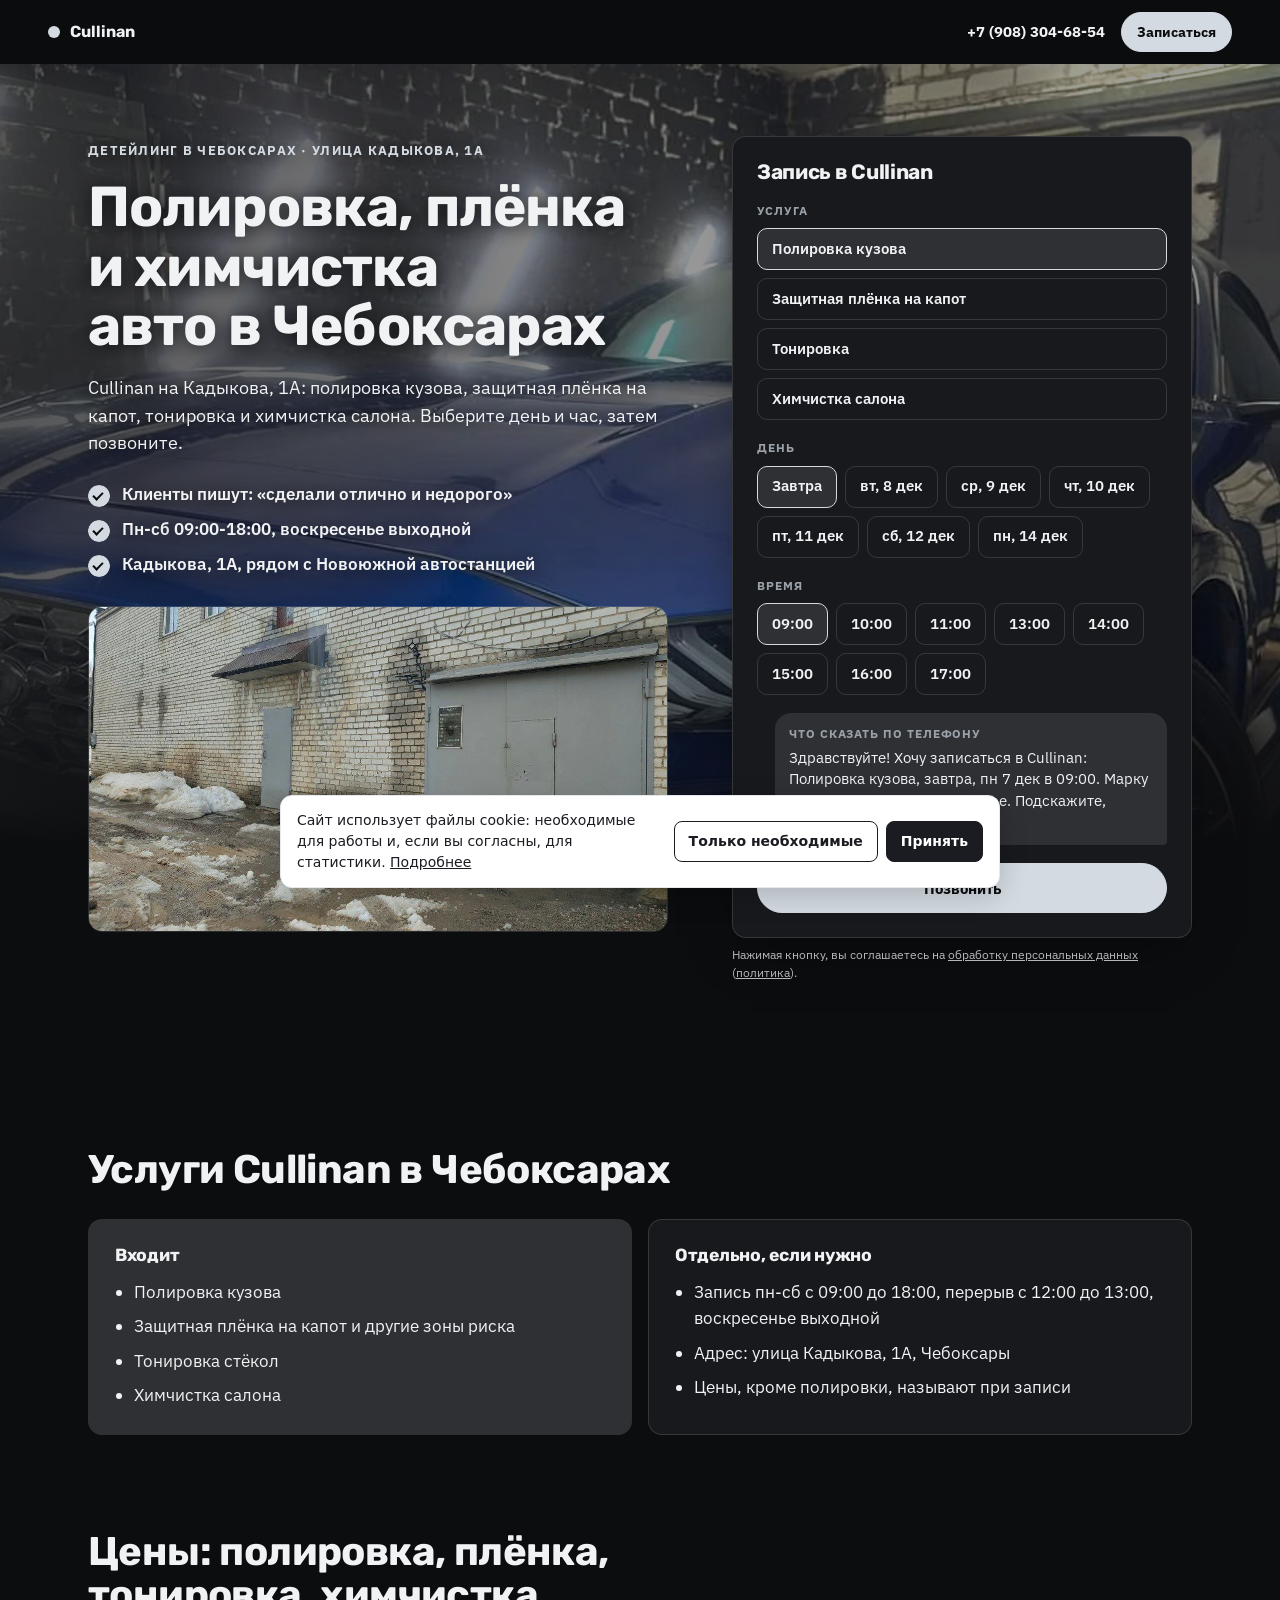
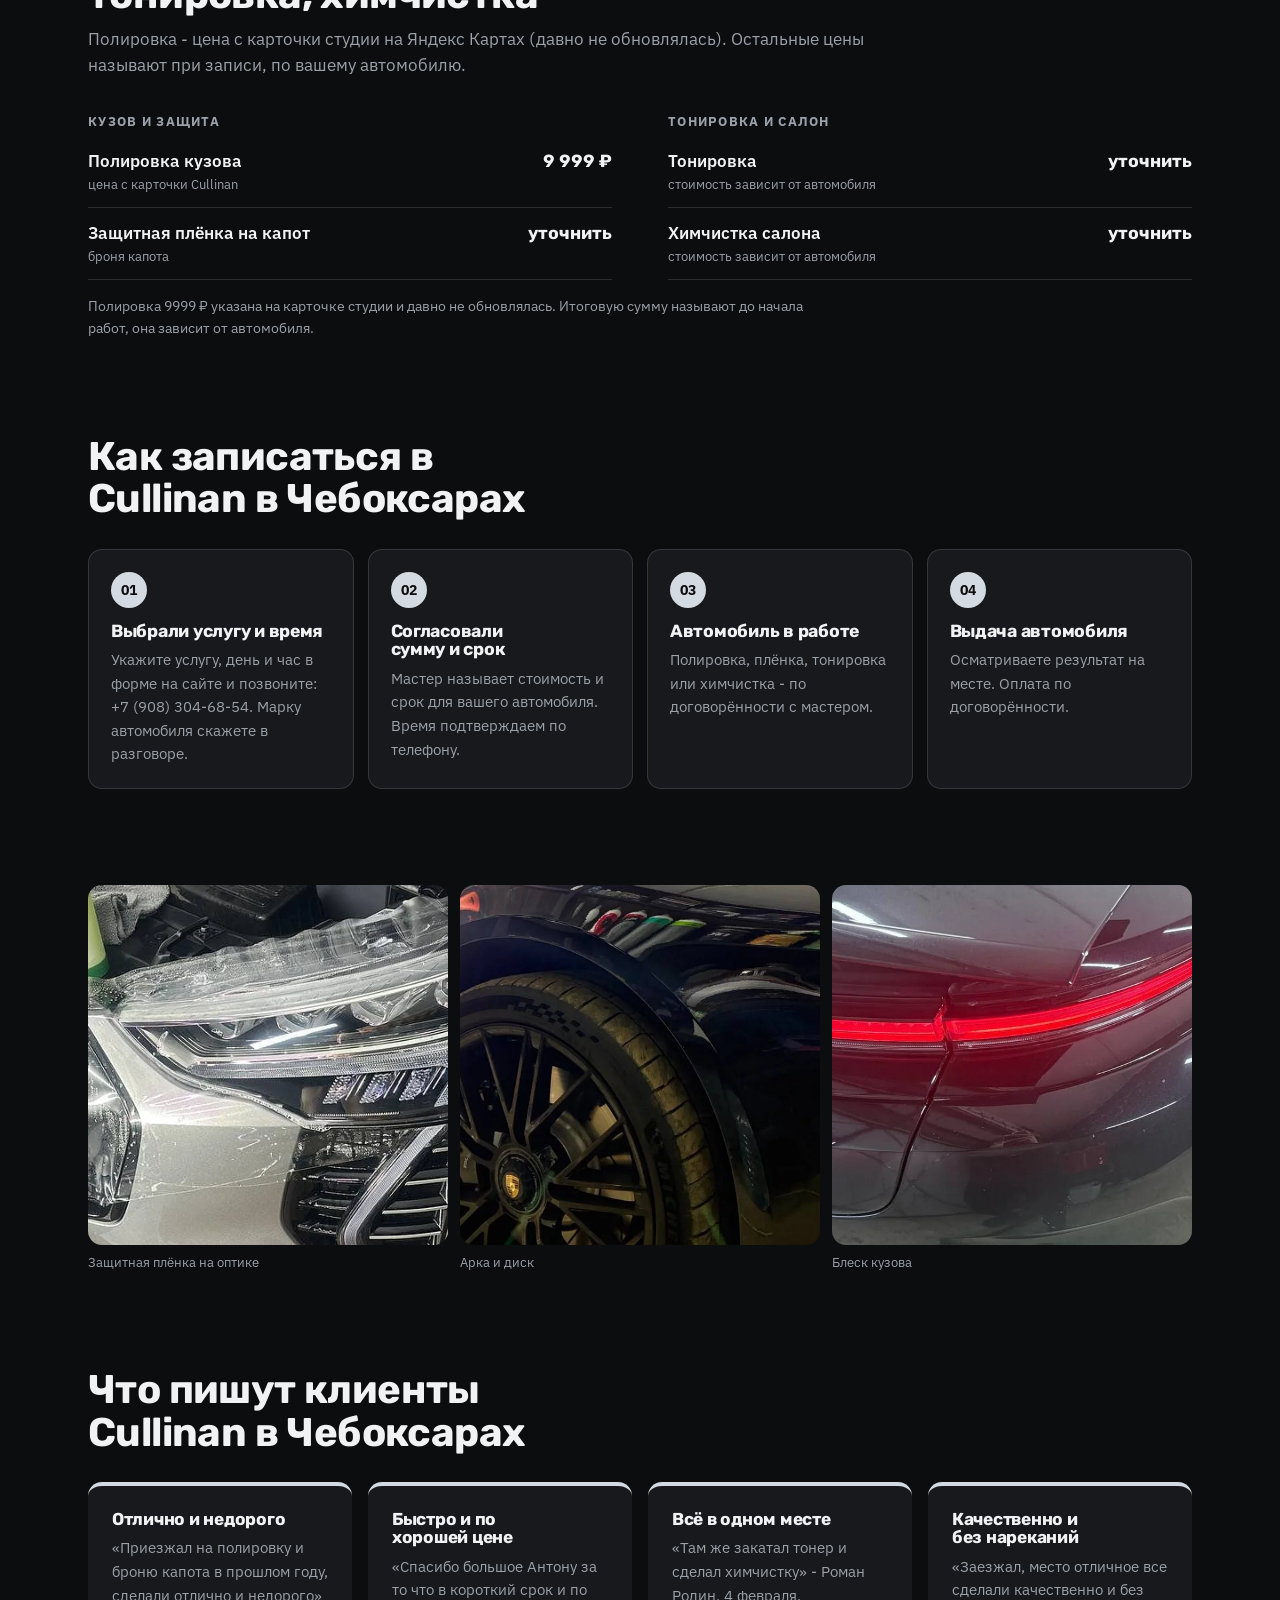
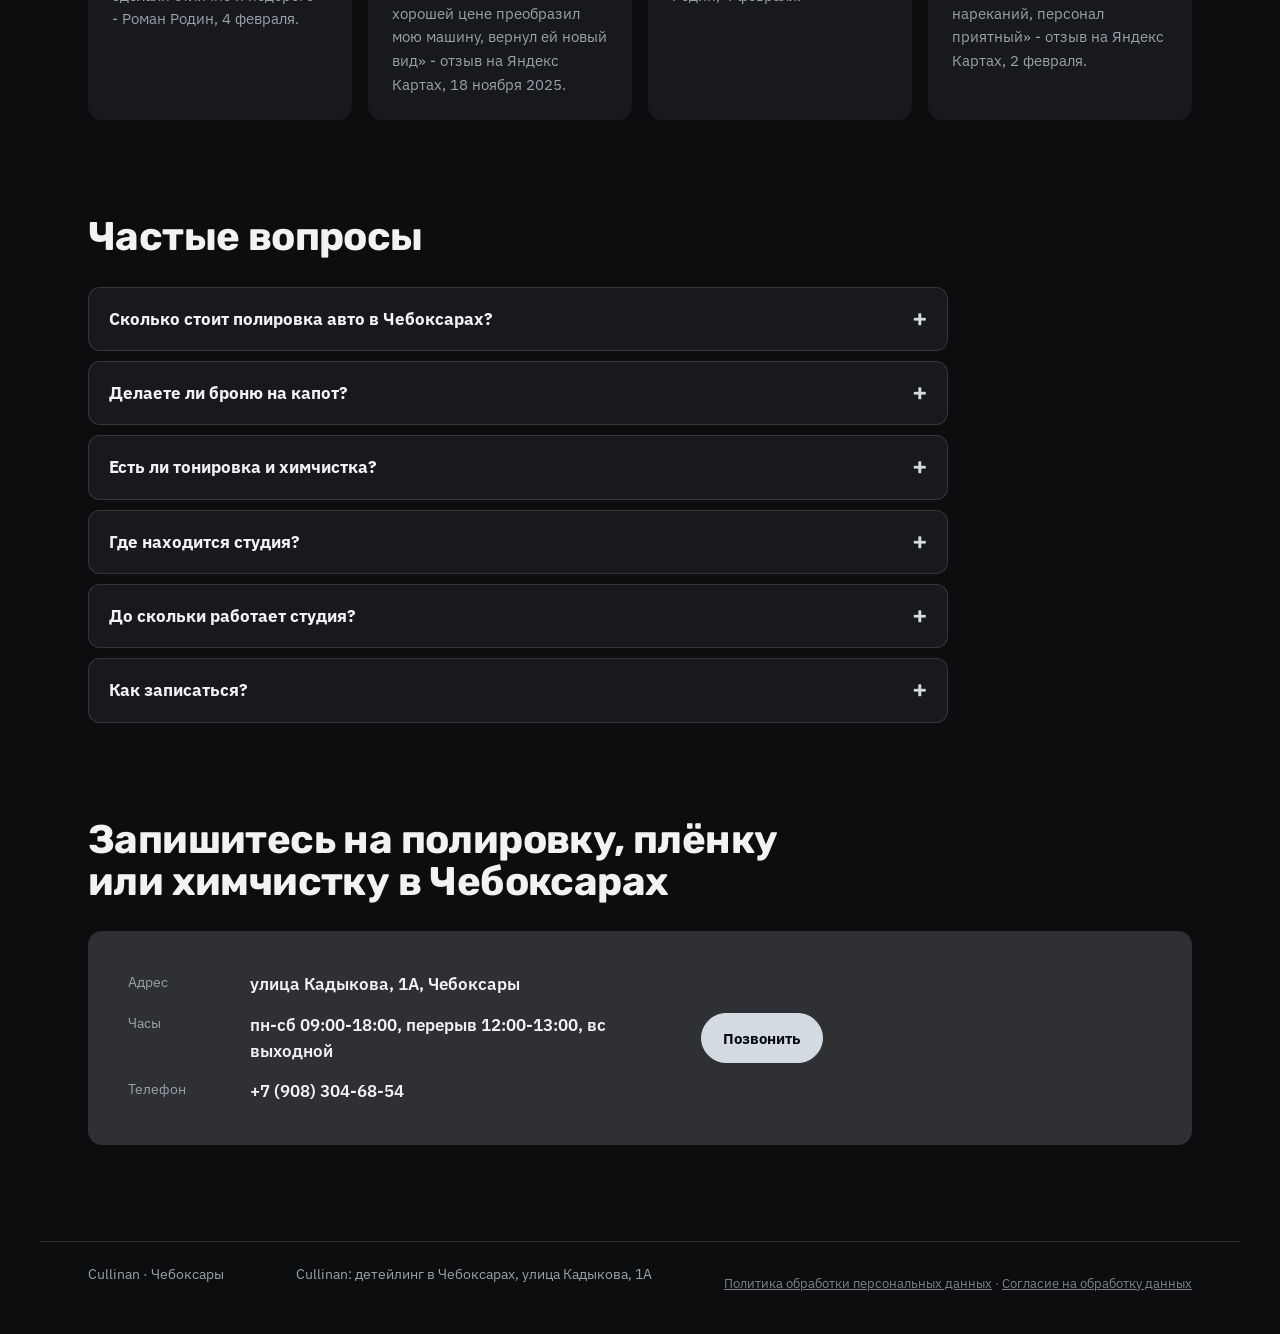
==== index.html @ 8fe1fae2 "Первая публикация демо Cullinan" ====
<!doctype html>
<html lang="ru">
<head>
<meta charset="utf-8">
<meta name="robots" content="noindex, nofollow" data-publish>
<meta name="viewport" content="width=device-width, initial-scale=1, viewport-fit=cover">
<title>Cullinan · Детейлинг</title>
<meta name="description" content="Cullinan в Чебоксарах, улица Кадыкова, 1А: полировка кузова, защитная плёнка на капот, тонировка и химчистка салона. Запись по телефону, пн-сб с 9:00 до 18:00.">
<meta property="og:type" content="website">
<meta property="og:url" content="https://ajax55sv-cell.github.io/cullinan-cheboksary/">
<meta property="og:site_name" content="Cullinan">
<meta property="og:title" content="Полировка, плёнка и химчистка авто в Чебоксарах">
<meta property="og:description" content="Cullinan в Чебоксарах, улица Кадыкова, 1А: полировка кузова, защитная плёнка на капот, тонировка и химчистка салона. Запись по телефону, пн-сб с 9:00 до 18:00.">
<meta property="og:image" content="https://ajax55sv-cell.github.io/cullinan-cheboksary/assets/og.jpg">
<link rel="preload" as="image" href="assets/hero.webp" fetchpriority="high">
<link rel="icon" href="data:image/svg+xml,%3Csvg xmlns=%27http://www.w3.org/2000/svg%27 viewBox=%270 0 32 32%27%3E%3Crect x=%276%27 y=%276%27 width=%2720%27 height=%2720%27 rx=%275%27 fill=%27%23d3dae1%27/%3E%3C/svg%3E">
<link rel="preconnect" href="https://fonts.googleapis.com">
<link rel="preconnect" href="https://fonts.gstatic.com" crossorigin>
<link href="https://fonts.googleapis.com/css2?family=Rubik:wght@600;700&family=IBM+Plex+Sans:wght@400;500;600&display=swap" rel="stylesheet">
<style>
:root { --c-canvas: #0c0d0f; --c-surface: #17191c; --c-ink: #f1f2f4; --c-ink-soft: #9ba1a9; --c-accent: #d3dae1; --c-accent-ink: #0c0d0f; --c-accent-deep: #d3dae1; --f-display: "Rubik", "Arial", system-ui, sans-serif; --f-text: "IBM Plex Sans", "Segoe UI", system-ui, sans-serif; --h1k: 1; }
</style>
<link rel="stylesheet" href="style-prod.css">
<script type="application/ld+json">{"@context":"https://schema.org","@type":"AutomotiveBusiness","name":"Cullinan","telephone":"+79083046854","openingHoursSpecification":[{"@type":"OpeningHoursSpecification","dayOfWeek":["Monday","Tuesday","Wednesday","Thursday","Friday","Saturday"],"opens":"09:00","closes":"18:00"}],"address":{"@type":"PostalAddress","streetAddress":"улица Кадыкова, 1А","addressLocality":"Чебоксары","addressCountry":"RU"},"sameAs":["https://yandex.ru/maps/org/cullinan/68561851368/"]}</script>
<style>
/* legal-add */
.legal-links{margin-top:10px;font-size:13px;opacity:.8;hyphens:none}
.legal-links a{color:inherit}
.ckn{margin:8px 0 0;font-size:12px;line-height:1.45;opacity:.75;hyphens:none}
.ckn a{color:inherit;text-decoration:underline}
.ckb{position:fixed;left:12px;right:12px;bottom:12px;z-index:9999;max-width:720px;margin:0 auto;padding:14px 16px;background:#fff;color:#1b1c22;border:1px solid #e7e8ee;border-radius:12px;box-shadow:0 8px 28px rgba(0,0,0,.18);font:400 14px/1.5 system-ui,-apple-system,"Segoe UI",Arial,sans-serif;hyphens:none;display:flex;gap:12px;align-items:center;flex-wrap:wrap}
.ckb p{margin:0;flex:1 1 280px}
.ckb a{color:inherit;text-decoration:underline}
.ckb__b{display:flex;gap:8px;flex-wrap:wrap}
.ckb button{font:inherit;font-weight:600;padding:9px 14px;border-radius:8px;border:1px solid #1b1c22;background:#fff;color:#1b1c22;cursor:pointer}
.ckb button[data-v="all"]{background:#1b1c22;color:#fff}
</style>
</head>
<body class="s-prod" id="top" data-wa="" data-tg="" data-max="">
<header class="s-bar" data-s-bar>
  <a class="s-bar__brand" href="#top"><i aria-hidden="true"></i>Cullinan</a>
  <div class="s-bar__right">
    <a class="s-bar__tel" href="tel:+79083046854">+7 (908) 304-68-54</a>
    <a class="s-btn s-btn--sm" href="#widget">Записаться</a>
  </div>
</header>
<main>
  <section class="s-hero">
    <div class="s-hero__text">
      <p class="s-eyebrow">Детейлинг в Чебоксарах · улица Кадыкова, 1А</p>
      <h1>Полировка, плёнка и химчистка авто в Чебоксарах</h1>
      <p class="s-lead">Cullinan на Кадыкова, 1А: полировка кузова, защитная плёнка на капот, тонировка и химчистка салона. Выберите день и час, затем позвоните.</p>
      <ul class="s-ticks"><li>Клиенты пишут: «сделали отлично и недорого»</li><li><span class="nw">Пн-сб</span> 09:00-18:00, воскресенье выходной</li><li>Кадыкова, 1А, рядом с Новоюжной автостанцией</li></ul>
      
      <figure class="s-hero__photo"><img class="" src="assets/fasad.webp" alt="Вход в студию Cullinan на улице Кадыкова, 1А, Чебоксары" loading="lazy" decoding="async" style="object-position:50% 50%"></figure>
    </div>
    <div class="s-hero__widget" id="widget"><form class="s-widget" data-s-booking data-days="7" data-closed="0" data-slots="09:00,10:00,11:00,13:00,14:00,15:00,16:00,17:00" data-message="Здравствуйте! Хочу записаться в Cullinan: {услуга}, {день} в {время}. Марку автомобиля скажу в разговоре. Подскажите, сколько это будет стоить?" onsubmit="return false">
      <h2 class="s-widget__title">Запись в Cullinan</h2>
      <fieldset><legend>Услуга</legend>
        <div class="s-chips s-chips--col"><label class="s-chip s-chip--row"><input type="radio" name="svc" value="0" data-name="Полировка кузова" data-price="" data-from="" data-min="" checked><span>Полировка кузова</span><b></b></label><label class="s-chip s-chip--row"><input type="radio" name="svc" value="1" data-name="Защитная плёнка на капот" data-price="" data-from="" data-min=""><span>Защитная плёнка на капот</span><b></b></label><label class="s-chip s-chip--row"><input type="radio" name="svc" value="2" data-name="Тонировка" data-price="" data-from="" data-min=""><span>Тонировка</span><b></b></label><label class="s-chip s-chip--row"><input type="radio" name="svc" value="3" data-name="Химчистка салона" data-price="" data-from="" data-min=""><span>Химчистка салона</span><b></b></label></div>
      </fieldset>
      <fieldset><legend>День</legend><div class="s-chips" data-s-days></div></fieldset>
      <fieldset><legend>Время</legend><div class="s-chips" data-s-times></div></fieldset>
      <div class="s-bubble" aria-live="polite"><span class="s-bubble__label">Что сказать по телефону</span><p data-s-bubble></p></div>
      <div class="s-send">
        <a class="s-btn s-btn--wide" href="tel:+79083046854">Позвонить</a>
        
      </div>
      </form><p class="ckn">Нажимая кнопку, вы соглашаетесь на <a href="soglasie.html">обработку персональных данных</a> (<a href="politika.html">политика</a>).</p></div>
    <figure class="s-hero__bg" aria-hidden="true"><img class="" src="assets/hero.webp" alt="Синий автомобиль в светлом боксе Cullinan, Чебоксары" decoding="async" style="object-position:50% 50%" fetchpriority="high"></figure>
  </section>

  <section class="s-section s-reveal">
    <header class="s-section__head"><h2>Услуги Cullinan в Чебоксарах</h2></header>
    <div class="s-incl">
      <div><h3>Входит</h3><ul><li>Полировка кузова</li><li>Защитная плёнка на капот и другие зоны риска</li><li>Тонировка стёкол</li><li>Химчистка салона</li></ul></div>
      <div><h3>Отдельно, если нужно</h3><ul><li>Запись <span class="nw">пн-сб</span> с 09:00 до 18:00, перерыв с 12:00 до 13:00, воскресенье выходной</li><li>Адрес: улица Кадыкова, 1А, Чебоксары</li><li>Цены, кроме полировки, называют при записи</li></ul></div>
    </div>
  </section>

  <section class="s-section s-reveal" id="prices">
    <header class="s-section__head"><h2>Цены: полировка, плёнка, тонировка, химчистка</h2><p>Полировка - цена с карточки студии на Яндекс Картах (давно не обновлялась). Остальные цены называют при записи, по вашему автомобилю.</p></header>
    <div class="s-board"><div class="s-board__group">
      <h3 class="s-board__title">Кузов и защита</h3>
      <ul class="s-board__list">
        <li class="s-board__row"><span class="s-board__name">Полировка кузова<em>цена с карточки Cullinan</em></span><span class="s-board__dots" aria-hidden="true"></span><span class="s-board__price">9 999 ₽</span></li>
        <li class="s-board__row"><span class="s-board__name">Защитная плёнка на капот<em>броня капота</em></span><span class="s-board__dots" aria-hidden="true"></span><span class="s-board__price">уточнить</span></li>
      </ul>
    </div>
<div class="s-board__group">
      <h3 class="s-board__title">Тонировка и салон</h3>
      <ul class="s-board__list">
        <li class="s-board__row"><span class="s-board__name">Тонировка<em>стоимость зависит от автомобиля</em></span><span class="s-board__dots" aria-hidden="true"></span><span class="s-board__price">уточнить</span></li>
        <li class="s-board__row"><span class="s-board__name">Химчистка салона<em>стоимость зависит от автомобиля</em></span><span class="s-board__dots" aria-hidden="true"></span><span class="s-board__price">уточнить</span></li>
      </ul>
    </div></div>
    <p class="s-note">Полировка 9999 ₽ указана на карточке студии и давно не обновлялась. Итоговую сумму называют до начала работ, она зависит от автомобиля.</p>
  </section>

  <section class="s-section s-reveal">
    <header class="s-section__head"><h2>Как записаться в Cullinan в Чебоксарах</h2></header>
    <ol class="s-steps">
      <li class="s-steps__item"><span class="s-steps__n">01</span><h3>Выбрали услугу и время</h3><p>Укажите услугу, день и час в форме на сайте и позвоните: +7 (908) 304-68-54. Марку автомобиля скажете в разговоре.</p></li>
      <li class="s-steps__item"><span class="s-steps__n">02</span><h3>Согласовали сумму и срок</h3><p>Мастер называет стоимость и срок для вашего автомобиля. Время подтверждаем по телефону.</p></li>
      <li class="s-steps__item"><span class="s-steps__n">03</span><h3>Автомобиль в работе</h3><p>Полировка, плёнка, тонировка или химчистка - по договорённости с мастером.</p></li>
      <li class="s-steps__item"><span class="s-steps__n">04</span><h3>Выдача автомобиля</h3><p>Осматриваете результат на месте. Оплата по договорённости.</p></li>
    </ol>
  </section>

  <section class="s-photos s-reveal" aria-label="Фото"><figure><img class="" src="assets/fary.webp" alt="Защитная плёнка на фаре автомобиля в Cullinan, Чебоксары" loading="lazy" decoding="async"><figcaption>Защитная плёнка на оптике</figcaption></figure><figure><img class="" src="assets/disk.webp" alt="Колёсная арка и чёрный диск тёмного автомобиля" loading="lazy" decoding="async"><figcaption>Арка и диск</figcaption></figure><figure><img class="" src="assets/fonar.webp" alt="Задний фонарь тёмного автомобиля после работы в студии" loading="lazy" decoding="async"><figcaption>Блеск кузова</figcaption></figure></section>

  <section class="s-section s-reveal">
    <header class="s-section__head"><h2>Что пишут клиенты Cullinan в Чебоксарах</h2></header>
    <ul class="s-promises">
      <li><h3>Отлично и недорого</h3><p>«Приезжал на полировку и броню капота в прошлом году, сделали отлично и недорого» - Роман Родин, 4 февраля.</p></li>
      <li><h3>Быстро и по хорошей цене</h3><p>«Спасибо большое Антону за то что в короткий срок и по хорошей цене преобразил мою машину, вернул ей новый вид» - отзыв на Яндекс Картах, 18 ноября 2025.</p></li>
      <li><h3>Всё в одном месте</h3><p>«Там же закатал тонер и сделал химчистку» - Роман Родин, 4 февраля.</p></li>
      <li><h3>Качественно и без нареканий</h3><p>«Заезжал, место отличное все сделали качественно и без нареканий, персонал приятный» - отзыв на Яндекс Картах, 2 февраля.</p></li>
    </ul>
  </section>

  

  <section class="s-section s-reveal">
    <header class="s-section__head"><h2>Частые вопросы</h2></header>
    <div class="s-faq"><details><summary>Сколько стоит полировка авто в Чебоксарах?</summary><p>На карточке Cullinan указано 9999 ₽ за полировку авто, цена давно не обновлялась. Точную сумму для вашего автомобиля называют при записи.</p></details><details><summary>Делаете ли броню на капот?</summary><p>Да, клиенты пишут про полировку и броню капота. Стоимость и срок называют при записи.</p></details><details><summary>Есть ли тонировка и химчистка?</summary><p>Клиенты пишут, что в студии делали тонировку и химчистку. Цену называют при записи.</p></details><details><summary>Где находится студия?</summary><p>Улица Кадыкова, 1А, Чебоксары. Ближайшая остановка - Новоюжная автостанция, 580 метров.</p></details><details><summary>До скольки работает студия?</summary><p>С понедельника по субботу с 09:00 до 18:00, перерыв с 12:00 до 13:00, воскресенье выходной.</p></details><details><summary>Как записаться?</summary><p>Выберите услугу, день и время в форме на сайте и позвоните: +7 (908) 304-68-54.</p></details></div>
  </section>

  <section class="s-section s-final s-reveal" id="contacts">
    <header class="s-section__head"><h2>Запишитесь на полировку, плёнку или химчистку в Чебоксарах</h2></header>
    <div class="s-contacts">
      <dl>
        <div><dt>Адрес</dt><dd>улица Кадыкова, 1А, Чебоксары</dd></div>
        <div><dt>Часы</dt><dd><span class="nw">пн-сб</span> 09:00-18:00, перерыв 12:00-13:00, вс выходной</dd></div>
        <div><dt>Телефон</dt><dd><a href="tel:+79083046854">+7 (908) 304-68-54</a></dd></div>
      </dl>
      <div class="s-contacts__actions">
        <a class="s-btn" href="tel:+79083046854">Позвонить</a>
        
      </div>
    </div>
  </section>
</main>
<footer class="s-foot"><p>Cullinan · Чебоксары</p><p>Cullinan: детейлинг в Чебоксарах, улица Кадыкова, 1А</p><p class="legal-links"><a href="politika.html">Политика обработки персональных данных</a> · <a href="soglasie.html">Согласие на обработку данных</a></p></footer>
<nav class="s-dock" aria-label="Быстрая связь"><a class="s-btn" href="#widget">Записаться</a><a class="s-btn s-btn--ghost" href="tel:+79083046854">Позвонить</a></nav>
<script src="style.js" defer></script>
<script>
(function(){var K='cookie-choice';try{if(localStorage.getItem(K))return}catch(e){}
var b=document.createElement('div');b.className='ckb';b.setAttribute('role','dialog');b.setAttribute('aria-label','Файлы cookie');
b.innerHTML='<p>Сайт использует файлы cookie: необходимые для работы и, если вы согласны, для статистики. <a href="politika.html">Подробнее</a></p><div class="ckb__b"><button type="button" data-v="necessary">Только необходимые</button><button type="button" data-v="all">Принять</button></div>';
b.addEventListener('click',function(e){var v=e.target.getAttribute&&e.target.getAttribute('data-v');if(!v)return;try{localStorage.setItem(K,v)}catch(x){}try{document.dispatchEvent(new CustomEvent('cookie-choice',{detail:v}))}catch(x){}b.remove()});
document.body.appendChild(b)})();
</script>
<!-- legal-add -->
</body>
</html>
---- style-prod.css ----
/* Стиль «Продающий»: лендинг под заявки. Главная деталь – калькулятор или онлайн-запись на первом экране
   и живое «сообщение-превью», которое уходит владельцу в мессенджер. Цвета и шрифты – из палитры ниши. */
*, *::before, *::after { box-sizing: border-box; }
:root {
  --hair: color-mix(in srgb, var(--c-ink) 14%, transparent);
  --tint: color-mix(in srgb, var(--c-accent) 12%, var(--c-surface));
  --wrap: 1200px; --gut: clamp(16px, 4vw, 48px);
  --r: 14px;
  --shadow: 0 18px 50px -18px color-mix(in srgb, #000 55%, transparent);
}
html { scroll-behavior: smooth; -webkit-text-size-adjust: 100%; overflow-x: clip; }
body { margin: 0; background: var(--c-canvas); color: var(--c-ink); font: 400 17px/1.55 var(--f-text); -webkit-font-smoothing: antialiased; }
img { display: block; max-width: 100%; }
a { color: inherit; }
h1, h2, h3 { font-family: var(--f-display); font-weight: 700; line-height: 1.06; margin: 0; letter-spacing: -.015em; text-wrap: balance; }
p { margin: 0; }
fieldset { border: 0; margin: 0; padding: 0; min-width: 0; }
:focus-visible { outline: 2px solid var(--c-accent); outline-offset: 3px; border-radius: 4px; }

.s-btn { display: inline-flex; align-items: center; justify-content: center; min-height: 50px; padding: 0 1.4em; border-radius: 999px;
  background: var(--c-accent); color: var(--c-accent-ink); font: 700 .95rem/1.1 var(--f-text); text-decoration: none; border: 1px solid var(--c-accent);
  text-align: center; transition: filter .2s ease, transform .2s ease; cursor: pointer; }
.s-btn:hover { filter: brightness(1.07); }
.s-btn:active { transform: translateY(1px); }
.s-btn--sm { min-height: 40px; padding: 0 1.1em; font-size: .85rem; }
.s-btn--ghost { background: transparent; color: var(--c-ink); border-color: var(--hair); font-weight: 600; }
.s-btn--wide { flex: 1; }

/* шапка */
.s-bar { position: sticky; top: 0; z-index: 30; display: flex; align-items: center; justify-content: space-between; gap: 16px;
  padding: 10px var(--gut); background: color-mix(in srgb, var(--c-canvas) 88%, transparent); -webkit-backdrop-filter: blur(10px); backdrop-filter: blur(10px); }
.s-bar.is-scrolled { box-shadow: 0 1px 0 var(--hair); }
.s-bar__brand { font: 700 1rem/1 var(--f-display); text-decoration: none; display: inline-flex; align-items: center; gap: .6em; min-height: 44px; white-space: nowrap; min-width: 0; }
.s-bar__brand i { width: .75em; height: .75em; border-radius: 50%; background: var(--c-accent); }
.s-bar__right { display: flex; align-items: center; gap: 16px; }
.s-bar__tel { text-decoration: none; font-weight: 700; font-size: .95rem; font-variant-numeric: tabular-nums; }

main { max-width: var(--wrap); margin: 0 auto; padding: 0 var(--gut); }

/* первый экран: текст слева, виджет справа, фото ниши – приглушённым фоном */
.s-hero { position: relative; display: grid; grid-template-columns: minmax(0, 1fr) minmax(0, 460px); gap: clamp(28px, 5vw, 64px); align-items: start;
  padding: clamp(32px, 6vw, 72px) 0 clamp(40px, 6vw, 72px); isolation: isolate; }
.s-hero__bg { position: absolute; z-index: -1; margin: 0; top: 0; left: calc(50% - 50vw); width: 100vw; height: min(78%, 620px); overflow: hidden; }
.s-hero__bg img { width: 100%; height: 100%; object-fit: cover; opacity: .3; filter: saturate(.85); }
.s-hero__bg::after { content: ""; position: absolute; inset: 0; background: linear-gradient(180deg, color-mix(in srgb, var(--c-canvas) 40%, transparent), var(--c-canvas) 96%); }
/* фото бизнеса крупно в левой колонке: владелец узнаёт своё место с первого экрана */
.s-hero__photo { margin: 30px 0 0; }
.s-hero__photo img { width: 100%; aspect-ratio: 16 / 9; object-fit: cover; border-radius: var(--r); border: 1px solid var(--hair); }
.s-hero__photo figcaption { margin-top: 8px; font-size: .84rem; color: var(--c-ink-soft); }
.s-eyebrow { display: inline-block; font-size: .8rem; font-weight: 700; letter-spacing: .1em; text-transform: uppercase; color: var(--c-accent-deep, var(--c-accent)); margin-bottom: 16px; }
.s-hero h1 { font-size: calc(clamp(2.1rem, 4.4vw, 3.7rem) * var(--h1k, 1)); overflow-wrap: normal; hyphens: none; }
.s-lead { margin-top: 18px; font-size: 1.12rem; color: var(--c-ink-soft); max-width: 32em; }
.s-ticks { list-style: none; margin: 26px 0 0; padding: 0; display: grid; gap: 12px; }
.s-ticks li { position: relative; padding-left: 34px; font-weight: 600; line-height: 1.35; }
.s-ticks li::before { content: ""; position: absolute; left: 0; top: .1em; width: 22px; height: 22px; border-radius: 50%; background: var(--c-accent);
  -webkit-mask: radial-gradient(circle, #000 0 100%); }
.s-ticks li::after { content: ""; position: absolute; left: 7px; top: calc(.1em + 5px); width: 6px; height: 10px; border: solid var(--c-accent-ink); border-width: 0 2px 2px 0; transform: rotate(45deg); }
.s-rating { margin-top: 26px; font-size: .92rem; color: var(--c-ink-soft); }
.s-rating b { color: var(--c-ink); font-size: 1.1rem; }

/* виджет */
.s-hero__widget { position: sticky; top: 76px; }
.s-widget { background: var(--c-surface); border-radius: var(--r); padding: 24px; box-shadow: var(--shadow); display: grid; gap: 18px; border: 1px solid var(--hair); }
.s-widget__title { font-size: 1.3rem; }
.s-widget legend, .s-range label { font-size: .78rem; font-weight: 700; letter-spacing: .08em; text-transform: uppercase; color: var(--c-ink-soft); margin-bottom: 8px; padding: 0; }
.s-chips { display: flex; flex-wrap: wrap; gap: 8px; }
.s-chips--col { flex-direction: column; flex-wrap: nowrap; }
.s-chip { position: relative; display: inline-flex; align-items: center; gap: 10px; min-height: 42px; padding: 8px 14px; border-radius: 10px; border: 1px solid var(--hair);
  cursor: pointer; font-size: .92rem; font-weight: 600; transition: border-color .15s ease, background-color .15s ease; }
.s-chip--row { justify-content: space-between; }
.s-chip--row b { font-weight: 700; white-space: nowrap; font-variant-numeric: tabular-nums; }
.s-chip--row b small { font-weight: 500; color: var(--c-ink-soft); }
.s-chip__p { font-weight: 500; font-size: .8rem; color: var(--c-ink-soft); white-space: nowrap; }
.s-chip input { position: absolute; opacity: 0; pointer-events: none; }
.s-chip:has(input:checked) { border-color: var(--c-accent); background: var(--tint); }
.s-chip:has(input:focus-visible) { outline: 2px solid var(--c-accent); outline-offset: 2px; }
.s-chip[aria-disabled="true"] { opacity: .4; cursor: default; }
.s-check { display: flex; align-items: center; gap: 10px; font-weight: 600; font-size: .92rem; cursor: pointer; }
.s-check input { width: 20px; height: 20px; accent-color: var(--c-accent); }
.s-check b { margin-left: auto; font-variant-numeric: tabular-nums; }
.s-range { display: grid; gap: 6px; }
.s-range label { display: flex; justify-content: space-between; margin: 0; }
.s-range label b { color: var(--c-ink); font-size: 1rem; font-weight: 700; letter-spacing: 0; text-transform: none; font-variant-numeric: tabular-nums; }
.s-range input { width: 100%; accent-color: var(--c-accent); height: 28px; }
.s-total { display: flex; align-items: baseline; justify-content: space-between; gap: 12px; padding-top: 14px; border-top: 1px solid var(--hair); }
.s-total span { color: var(--c-ink-soft); font-weight: 600; }
.s-total b { font: 700 1.9rem/1 var(--f-display); font-variant-numeric: tabular-nums; color: var(--c-accent); }

/* сообщение-превью: пузырь чата */
.s-bubble { position: relative; background: var(--tint); border-radius: 16px 16px 4px 16px; padding: 12px 14px; margin-left: 18px; }
.s-bubble__label { display: block; font-size: .72rem; font-weight: 700; letter-spacing: .08em; text-transform: uppercase; color: var(--c-ink-soft); margin-bottom: 4px; }
.s-bubble p { font-size: .93rem; line-height: 1.45; }
.s-send { display: flex; gap: 8px; }
.s-send__note { font-size: .82rem; color: var(--c-accent-deep, var(--c-accent)); }
.s-demo { font-size: .78rem; color: var(--c-ink-soft); }

/* секции */
.s-section { padding: clamp(56px, 8vw, 96px) 0 0; }
.s-section__head { display: grid; gap: 10px; margin-bottom: 28px; max-width: 46em; }
.s-section__head h2 { font-size: clamp(1.7rem, 3.2vw, 2.5rem); }
.s-section__head p { color: var(--c-ink-soft); }
.s-note { margin-top: 16px; font-size: .88rem; color: var(--c-ink-soft); max-width: 52em; }

.s-incl { display: grid; grid-template-columns: 1fr 1fr; gap: 16px; }
.s-incl > div { background: var(--c-surface); border-radius: var(--r); padding: 26px; border: 1px solid var(--hair); }
.s-incl > div:first-child { background: var(--tint); border-color: transparent; }
.s-incl h3 { font-size: 1.1rem; margin-bottom: 14px; }
.s-incl ul { margin: 0; padding-left: 1.1em; display: grid; gap: 8px; }

.s-board { display: grid; grid-template-columns: repeat(auto-fit, minmax(min(100%, 420px), 1fr)); gap: 12px 56px; }
.s-board__title { font: 700 .8rem var(--f-text); letter-spacing: .1em; text-transform: uppercase; color: var(--c-ink-soft); margin: 6px 0; }
.s-board__list { list-style: none; margin: 0; padding: 0; }
.s-board__row { display: flex; align-items: baseline; gap: 10px; padding: 12px 0; border-bottom: 1px solid var(--hair); }
.s-board__name { font-weight: 600; }
.s-board__name em { display: block; font-style: normal; font-size: .84rem; color: var(--c-ink-soft); font-weight: 400; }
.s-board__dots { flex: 1; }
.s-board__price { font: 700 1.1rem/1 var(--f-display); font-variant-numeric: tabular-nums; white-space: nowrap; }
.s-board__price small { font: 500 .78rem var(--f-text); color: var(--c-ink-soft); }

.s-steps { list-style: none; margin: 0; padding: 0; display: grid; grid-template-columns: repeat(auto-fit, minmax(min(100%, 170px), 1fr)); gap: 14px; }
.s-steps__item { background: var(--c-surface); border-radius: var(--r); padding: 22px; border: 1px solid var(--hair); }
.s-steps__n { display: inline-grid; place-items: center; width: 36px; height: 36px; border-radius: 50%; background: var(--c-accent); color: var(--c-accent-ink); font: 700 .85rem var(--f-text); }
.s-steps h3 { font-size: 1.1rem; margin-top: 14px; overflow-wrap: normal; hyphens: none; }
.s-steps__item { min-width: 0; }
.s-steps p { margin-top: 8px; color: var(--c-ink-soft); font-size: .95rem; }

.s-photos { display: grid; grid-template-columns: repeat(3, 1fr); gap: 12px; padding-top: clamp(56px, 8vw, 96px); }
.s-photos figure { margin: 0; }
.s-photos img { width: 100%; aspect-ratio: 1 / 1; object-fit: cover; border-radius: var(--r); }
.s-photos figcaption { font-size: .82rem; color: var(--c-ink-soft); margin-top: 8px; }

.s-promises { list-style: none; margin: 0; padding: 0; display: grid; grid-template-columns: repeat(auto-fit, minmax(min(100%, 260px), 1fr)); gap: 16px; }
.s-promises li { border-radius: var(--r); padding: 24px; background: var(--c-surface); border-top: 4px solid var(--c-accent); display: grid; gap: 8px; align-content: start; }
.s-promises h3 { font-size: 1.08rem; }
.s-promises p { color: var(--c-ink-soft); font-size: .95rem; }

.s-reviews { list-style: none; margin: 0; padding: 0; display: grid; grid-template-columns: repeat(auto-fit, minmax(min(100%, 280px), 1fr)); gap: 16px; }
.s-reviews li { background: var(--c-surface); border-radius: var(--r); padding: 24px; display: grid; gap: 14px; align-content: start; border: 1px solid var(--hair); }
.s-reviews blockquote { margin: 0; font-size: 1.02rem; }
.s-reviews__who { font-size: .85rem; color: var(--c-ink-soft); }
.s-section__head--reviews { max-width: none; }
.s-reviews__rating { display: flex; flex-wrap: wrap; align-items: center; gap: 6px 12px; color: var(--c-ink-soft); font-size: .95rem; }
.s-reviews__num { font-weight: 700; font-size: 1.4rem; color: var(--c-ink); }
.s-reviews__stars { --r: 5; display: inline-block; width: 5em; height: 1em; font-size: .95rem; line-height: 1; letter-spacing: .05em; white-space: nowrap; color: color-mix(in srgb, var(--c-ink) 18%, transparent); position: relative; }
.s-reviews__stars::before { content: "★★★★★"; }
.s-reviews__stars::after { content: "★★★★★"; position: absolute; inset: 0; width: calc(var(--r) / 5 * 100%); overflow: hidden; color: var(--c-accent); }
.s-reviews__all { color: var(--c-ink); text-underline-offset: 3px; }
.s-reviews__all:hover { color: var(--c-accent-deep, var(--c-accent)); }

.s-faq { display: grid; gap: 10px; max-width: 860px; }
.s-faq details { background: var(--c-surface); border-radius: 12px; border: 1px solid var(--hair); }
.s-faq summary { cursor: pointer; list-style: none; padding: 18px 52px 18px 20px; font-weight: 700; position: relative; }
.s-faq summary::-webkit-details-marker { display: none; }
.s-faq summary::after { content: "+"; position: absolute; right: 20px; top: 50%; transform: translateY(-50%); font: 700 1.4rem/1 var(--f-display); color: var(--c-accent); }
.s-faq details[open] summary::after { content: "–"; }
.s-faq details p { padding: 0 20px 18px; color: var(--c-ink-soft); }

.s-contacts { display: grid; grid-template-columns: 1.2fr 1fr; gap: 32px; background: var(--tint); border-radius: var(--r); padding: clamp(22px, 4vw, 40px); align-items: center; }
.s-contacts dl { margin: 0; display: grid; gap: 14px; }
.s-contacts dl div { display: grid; grid-template-columns: 110px 1fr; gap: 12px; }
.s-contacts dt { color: var(--c-ink-soft); font-size: .9rem; }
.s-contacts dd { margin: 0; font-weight: 600; }
.s-contacts dd a { text-decoration: none; }
.s-contacts__actions { display: flex; flex-wrap: wrap; gap: 10px; }

.s-foot { max-width: var(--wrap); margin: clamp(56px, 8vw, 96px) auto 0; padding: 22px var(--gut) 40px; border-top: 1px solid var(--hair);
  display: flex; justify-content: space-between; gap: 16px; font-size: .85rem; color: var(--c-ink-soft); flex-wrap: wrap; }
.s-dock { display: none; }
.s-slot { border-bottom: 1px dashed currentColor; opacity: .75; white-space: nowrap; }

@media (prefers-reduced-motion: no-preference) {
  .s-reveal { opacity: 0; transform: translateY(14px); transition: opacity .5s ease, transform .5s cubic-bezier(.2, .7, .2, 1); }
  .s-reveal.is-in { opacity: 1; transform: none; }
  .s-hero__text, .s-hero__widget { animation: s-rise .6s cubic-bezier(.2, .7, .2, 1) both; }
  .s-hero__widget { animation-delay: .1s; }
}
@keyframes s-rise { from { opacity: 0; transform: translateY(12px); } }

@media (max-width: 960px) {
  .s-hero { grid-template-columns: 1fr; }
  .s-hero__widget { position: static; }
  .s-hero__bg { height: 420px; }
  .s-hero__photo { display: none; }
  .s-incl, .s-contacts { grid-template-columns: 1fr; }
}
@media (max-width: 640px) {
  body { font-size: 16px; padding-bottom: 76px; }
  .s-bar__tel { display: none; }
  .s-bar { gap: 10px; }
  .s-bar__brand { font-size: .92rem; overflow: hidden; text-overflow: ellipsis; }
  .s-bar .s-btn--sm { white-space: nowrap; font-size: .78rem; padding: 0 .8em; flex-shrink: 0; }
  .s-widget { padding: 18px; }
  .s-steps { grid-template-columns: 1fr; }
  .s-photos { grid-template-columns: 1fr 1fr; }
  .s-photos figure:first-child { grid-column: 1 / -1; }
  .s-photos figure:first-child img { aspect-ratio: 16 / 10; }
  .s-contacts dl div { grid-template-columns: 1fr; gap: 2px; }
  .s-send { flex-direction: column; }
  .s-dock { display: flex; gap: 8px; position: fixed; z-index: 40; left: 0; right: 0; bottom: 0; padding: 10px 12px calc(10px + env(safe-area-inset-bottom));
    background: color-mix(in srgb, var(--c-canvas) 92%, transparent); -webkit-backdrop-filter: blur(10px); backdrop-filter: blur(10px); box-shadow: 0 -1px 0 var(--hair); }
  .s-dock .s-btn { flex: 1; min-height: 48px; font-size: .88rem; padding: 0 .9em; white-space: nowrap; }
  .s-dock .s-btn:first-child { flex: 1.7; }
}

/* n15v1 */
html, body, h1, h2, h3, p, li { hyphens: none; -webkit-hyphens: none; }
.nw { white-space: nowrap; }
html, body { overflow-x: clip; }
/* яркий первый экран: светлый бокс с синим Mustang, фото .6 + brightness 1.12, затемнение только слева под текстом и внизу */
.s-hero__bg { height: min(94%, 780px); }
.s-hero__bg img { opacity: .6; filter: brightness(1.12); object-position: 50% 50%; }
.s-hero__bg::after { background:
  linear-gradient(90deg, color-mix(in srgb, var(--c-canvas) 50%, transparent) 0%, color-mix(in srgb, var(--c-canvas) 30%, transparent) 30%, color-mix(in srgb, var(--c-canvas) 4%, transparent) 54%, transparent 66%),
  linear-gradient(180deg, transparent 0%, transparent 74%, var(--c-canvas) 100%); }
.s-hero__text .s-lead, .s-hero__text .s-rating { color: var(--c-ink); text-shadow: 0 1px 14px color-mix(in srgb, var(--c-canvas) 90%, transparent); }
.s-hero__text h1, .s-hero__text .s-eyebrow, .s-hero__text .s-ticks { text-shadow: 0 2px 18px color-mix(in srgb, var(--c-canvas) 85%, transparent); }
@media (max-width: 880px) {
  .s-hero__bg { height: 560px; }
  .s-hero__bg img { object-position: 52% 50%; }
  .s-hero__bg::after { background:
    linear-gradient(180deg, color-mix(in srgb, var(--c-canvas) 42%, transparent) 0%, color-mix(in srgb, var(--c-canvas) 20%, transparent) 50%, var(--c-canvas) 100%); }
}
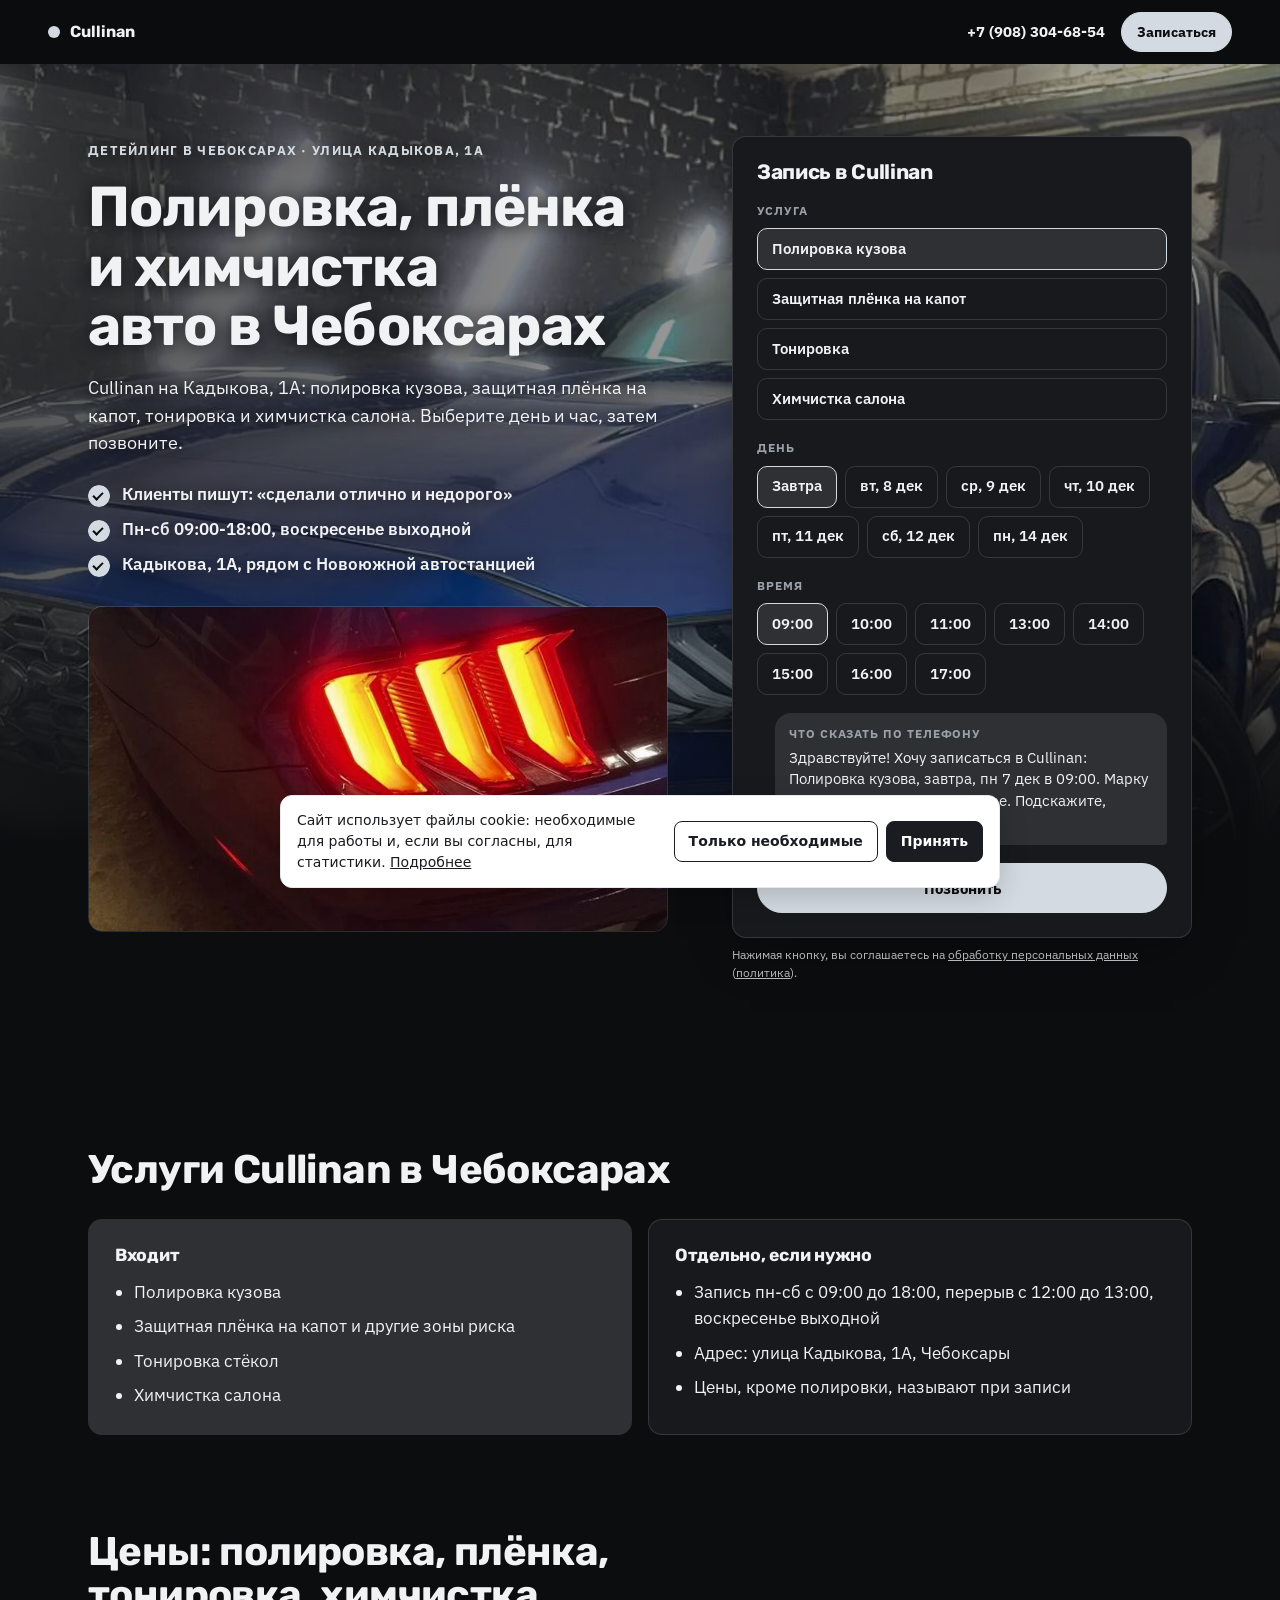
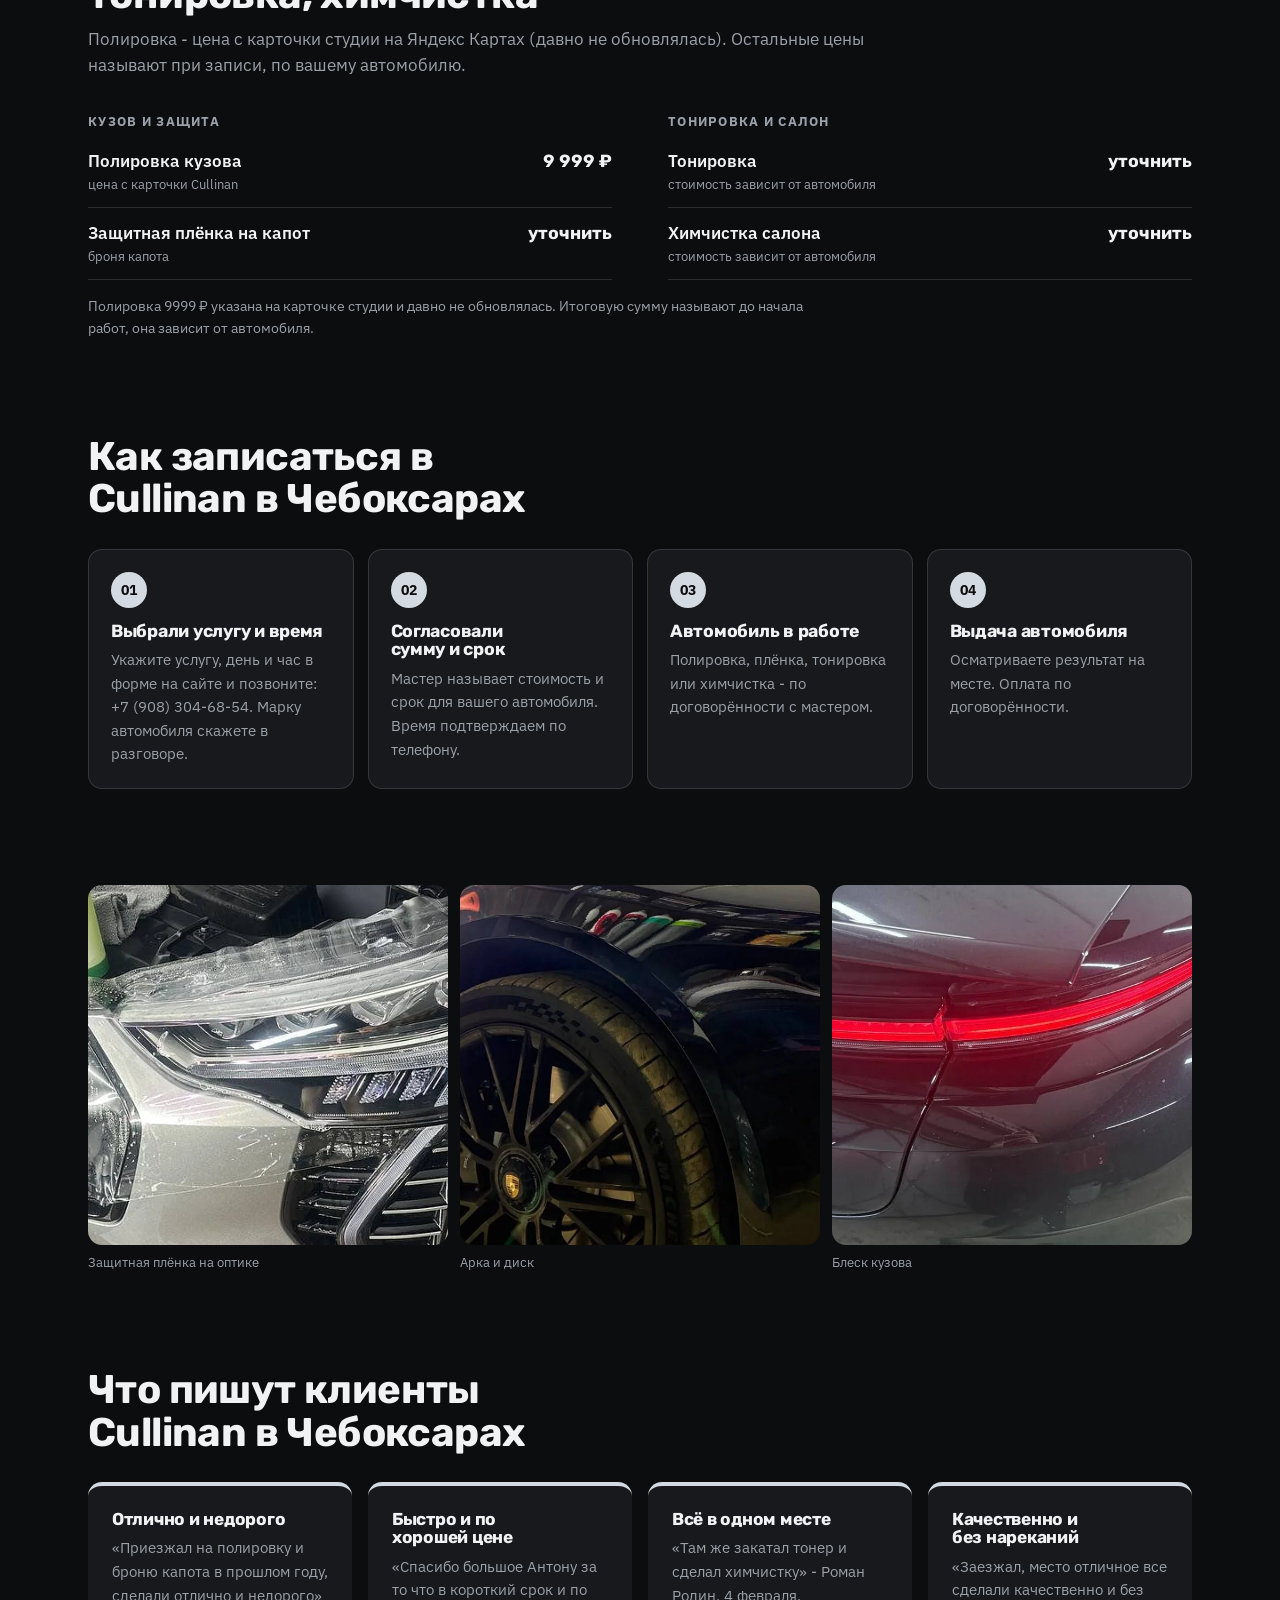
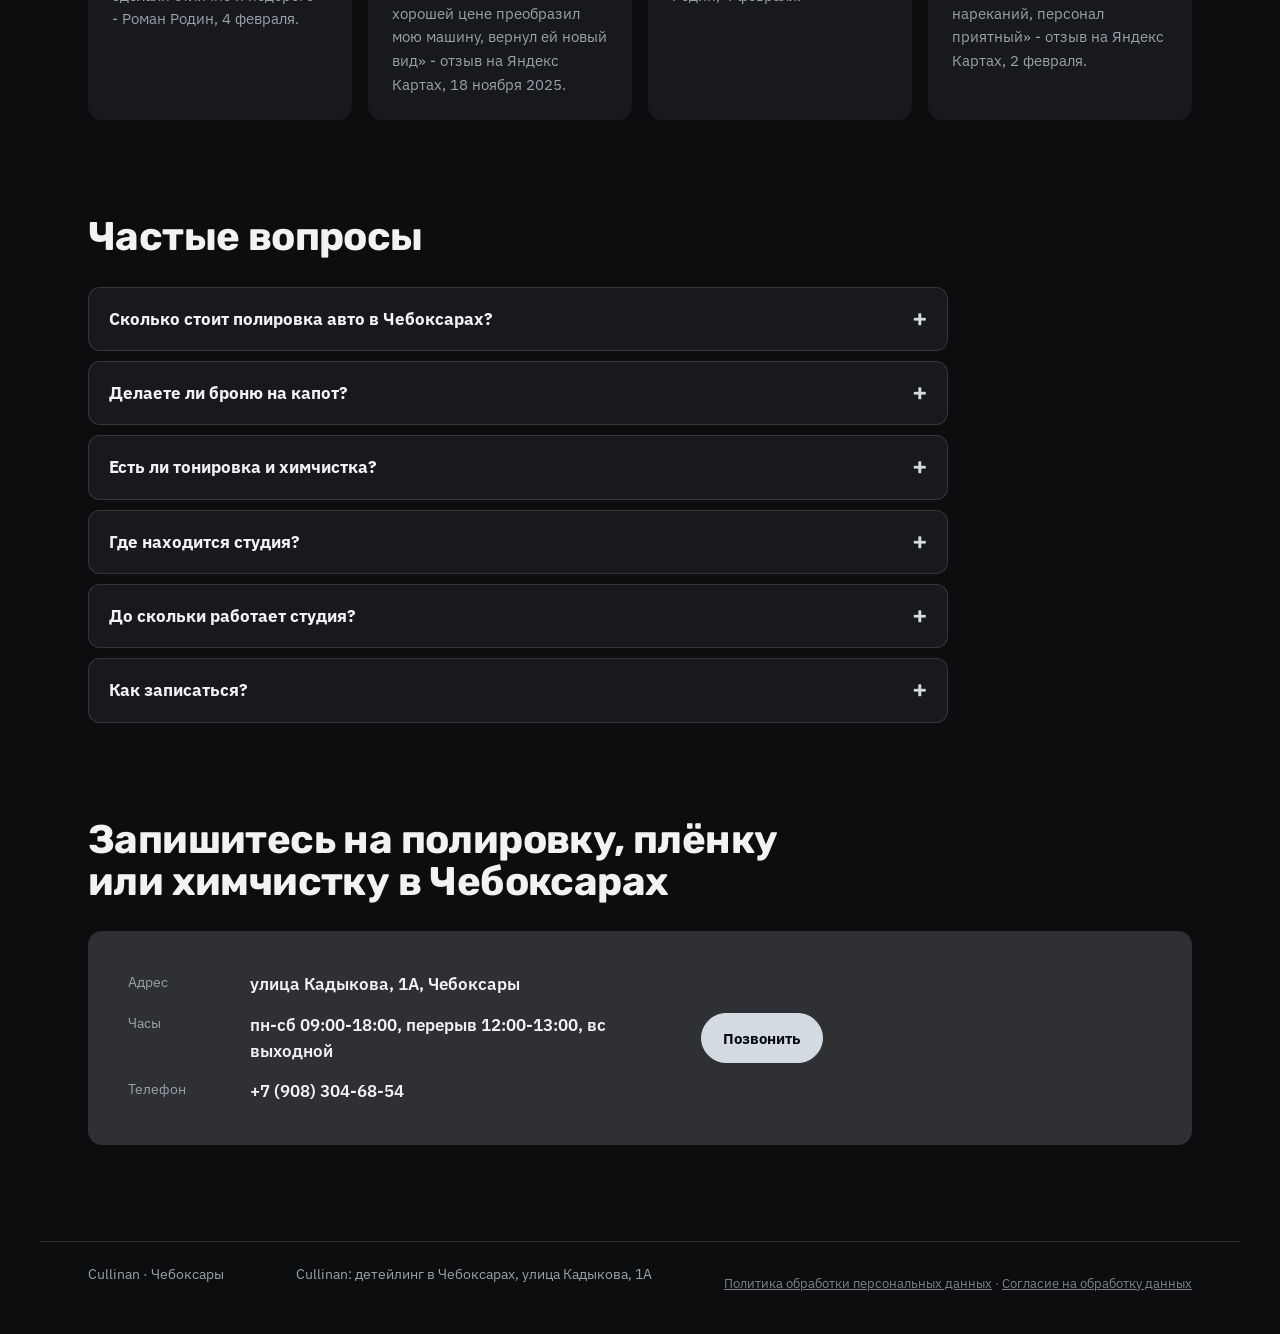
==== commit a616f75e: "Левая колонка hero: фонарь вместо входа" ====
--- a/index.html
+++ b/index.html
@@ -52,7 +52,7 @@
       <p class="s-lead">Cullinan на Кадыкова, 1А: полировка кузова, защитная плёнка на капот, тонировка и химчистка салона. Выберите день и час, затем позвоните.</p>
       <ul class="s-ticks"><li>Клиенты пишут: «сделали отлично и недорого»</li><li><span class="nw">Пн-сб</span> 09:00-18:00, воскресенье выходной</li><li>Кадыкова, 1А, рядом с Новоюжной автостанцией</li></ul>
       
-      <figure class="s-hero__photo"><img class="" src="assets/fasad.webp" alt="Вход в студию Cullinan на улице Кадыкова, 1А, Чебоксары" loading="lazy" decoding="async" style="object-position:50% 50%"></figure>
+      <figure class="s-hero__photo"><img class="" src="assets/fonar2.webp" alt="Задний фонарь синего автомобиля в боксе Cullinan, Чебоксары" loading="lazy" decoding="async" style="object-position:50% 50%"></figure>
     </div>
     <div class="s-hero__widget" id="widget"><form class="s-widget" data-s-booking data-days="7" data-closed="0" data-slots="09:00,10:00,11:00,13:00,14:00,15:00,16:00,17:00" data-message="Здравствуйте! Хочу записаться в Cullinan: {услуга}, {день} в {время}. Марку автомобиля скажу в разговоре. Подскажите, сколько это будет стоить?" onsubmit="return false">
       <h2 class="s-widget__title">Запись в Cullinan</h2>
